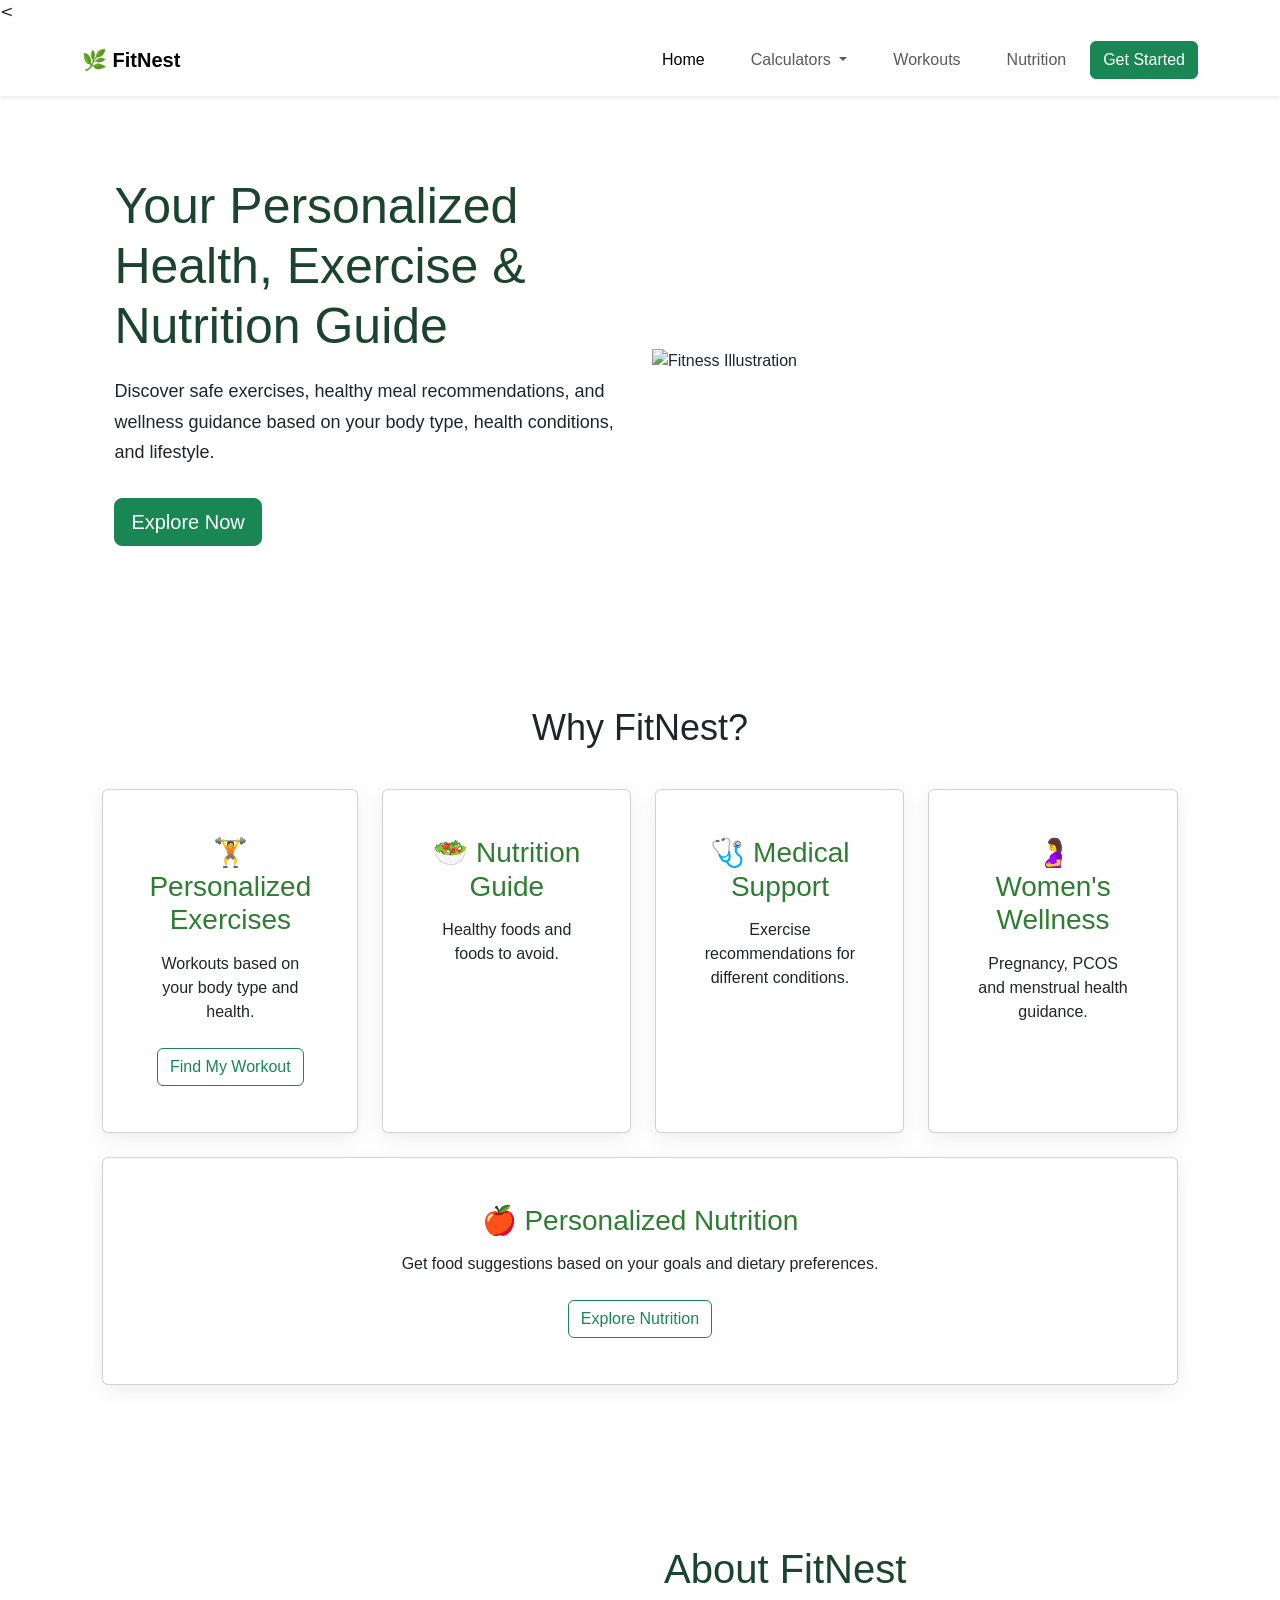
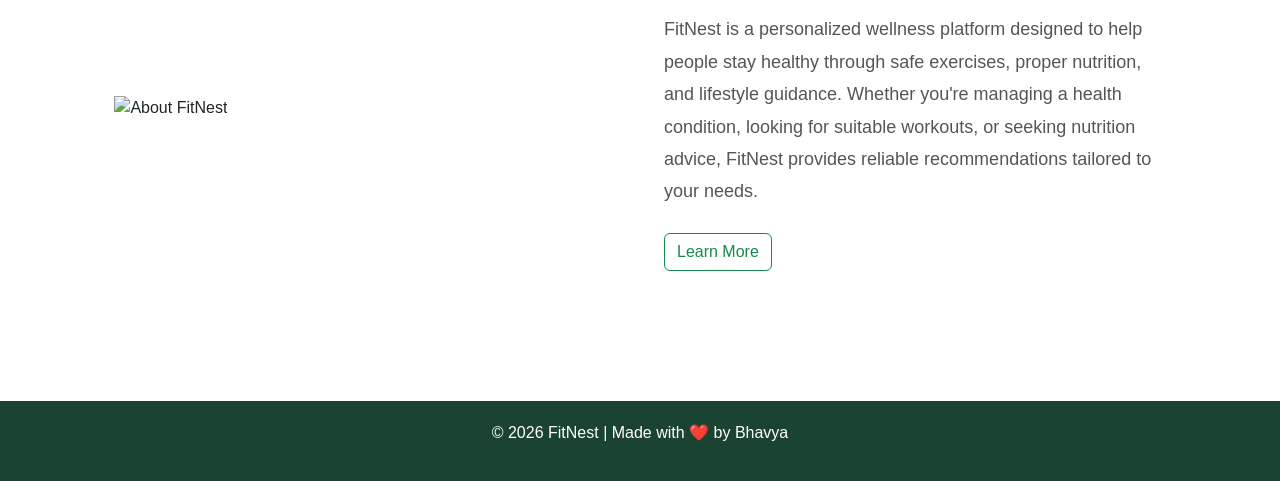
==== index.html @ 4b1033b1 "Improve personalized workout recommendations" ====
<!DOCTYPE html>
<html lang="en">
<head>
    <meta charset="UTF-8">
    <meta name="viewport" content="width=device-width, initial-scale=1.0">
    <title>FitNest</title>

    <link rel="stylesheet" href="css/style.css">
    <link href="https://cdn.jsdelivr.net/npm/bootstrap@5.3.8/dist/css/bootstrap.min.css" rel="stylesheet">
    <script src="https://cdn.jsdelivr.net/npm/bootstrap@5.3.8/dist/js/bootstrap.bundle.min.js"></script>
</head>
<body>

    <!-- Navbar -->
   <!-- Navbar -->
<<!-- Navbar -->
<nav class="navbar navbar-expand-lg bg-white shadow-sm py-3">

    <div class="container">

        <a class="navbar-brand logo fw-bold" href="index.html">
            🌿 FitNest
        </a>

        <button class="navbar-toggler"
                type="button"
                data-bs-toggle="collapse"
                data-bs-target="#navbarNav">

            <span class="navbar-toggler-icon"></span>

        </button>

        <div class="collapse navbar-collapse" id="navbarNav">

            <ul class="navbar-nav ms-auto me-3">

                <li class="nav-item">
                    <a class="nav-link active" href="index.html">
                        Home
                    </a>
                </li>

                <li class="nav-item dropdown">

                    <a class="nav-link dropdown-toggle"
                       href="#"
                       role="button"
                       data-bs-toggle="dropdown">

                        Calculators

                    </a>

                    <ul class="dropdown-menu">

                        <li>
                            <a class="dropdown-item" href="pages/bmi.html">
                                BMI Calculator
                            </a>
                        </li>

                        <li>
                            <a class="dropdown-item" href="pages/water.html">
                                Water Intake
                            </a>
                        </li>

                    </ul>

                </li>

                <li class="nav-item">
                    <a class="nav-link" href="pages/workout.html">
                        Workouts
                    </a>
                </li>

                <li class="nav-item">
                    <a class="nav-link" href="pages/nutrition.html">
                        Nutrition
                    </a>
                </li>

            </ul>

            <a href="pages/bmi.html" class="btn btn-success">
                Get Started
            </a>

        </div>

    </div>

</nav>

    <!-- Hero Section -->
    
       <section class="hero">
    <div class="container">
        <div class="row align-items-center">

            <!-- Hero Text -->
            <div class="col-12 col-lg-6 hero-content">
                <h1>Your Personalized Health, Exercise & Nutrition Guide</h1>

                <p>
                    Discover safe exercises, healthy meal recommendations,
                    and wellness guidance based on your body type,
                    health conditions, and lifestyle.
                </p>

                <a href="#" class="btn btn-success btn-lg">
                    Explore Now
                </a>
            </div>

            <!-- Hero Image -->
            <div class="col-12 col-lg-6 hero-image">
                <img src="images/hero.png"
                     class="img-fluid"
                     alt="Fitness Illustration">
            </div>

        </div>
    </div>
</section>
    

    <!-- Features -->

    <section class="features">

        <h2>Why FitNest?</h2>

       <div class="row g-4">

    <div class="col-12 col-md-6 col-xl">
        <div class="card h-100">
            <div class="card-body">
                <h3 class="card-title">🏋 Personalized Exercises</h3>
                <p class="card-text">Workouts based on your body type and health.</p>
                <a href="pages/workout.html"
   class="btn btn-outline-success mt-2">
    Find My Workout
</a>
            </div>
        </div>
    </div>

    <div class="col-12 col-md-6 col-xl">
        <div class="card h-100">
            <div class="card-body">
                <h3 class="card-title">🥗 Nutrition Guide</h3>
                <p class="card-text">Healthy foods and foods to avoid.</p>
            </div>
        </div>
    </div>

    <div class="col-12 col-md-6 col-xl">
        <div class="card h-100">
            <div class="card-body">
                <h3 class="card-title">🩺 Medical Support</h3>
                <p class="card-text">Exercise recommendations for different conditions.</p>
            </div>
        </div>
    </div>

    <div class="col-12 col-md-6 col-xl">
        <div class="card h-100">
            <div class="card-body">
                <h3 class="card-title">🤰 Women's Wellness</h3>
                <p class="card-text">Pregnancy, PCOS and menstrual health guidance.</p>
            </div>
        </div>
    </div>

    <div class="col-12 col-md-6 col-xl">
    <div class="card h-100">
        <div class="card-body">
            <h3 class="card-title">🍎 Personalized Nutrition</h3>
            <p class="card-text">
                Get food suggestions based on your goals and dietary preferences.
            </p>

<a href="pages/nutrition.html"
   class="btn btn-outline-success mt-2">
    Explore Nutrition
</a>
        </div>
    </div>
</div>

</div>

            
    </section>

    <!-- About Section -->

<section class="about">
    <div class="container">
        <div class="row align-items-center g-5">

            <div class="col-12 col-lg-6 about-image">
                <img src="images/about.png"
                     class="img-fluid"
                     alt="About FitNest">
            </div>

            <div class="col-12 col-lg-6 about-content">
                <h2>About FitNest</h2>

                <p>
                    FitNest is a personalized wellness platform designed to help people
                    stay healthy through safe exercises, proper nutrition, and lifestyle
                    guidance. Whether you're managing a health condition, looking for
                    suitable workouts, or seeking nutrition advice, FitNest provides
                    reliable recommendations tailored to your needs.
                </p>

                <a href="#" class="btn btn-outline-success">
                    Learn More
                </a>
            </div>

        </div>
    </div>
</section>

    <footer>

        <p>© 2026 FitNest | Made with ❤️ by Bhavya</p>

    </footer>

<script src="js/script.js"></script>

</body>
</html>
---- css/style.css ----
*{
    margin:0;
    padding:0;
    box-sizing:border-box;
    font-family:'Segoe UI',sans-serif;
}

body{
    background:#f8fafc;
    color:#333;
}

/* Navbar */

nav{
    display:flex;
    justify-content:space-between;
    align-items:center;
    padding:20px 8%;
    background:white;
    box-shadow:0 2px 10px rgba(0,0,0,0.08);
}

.logo{
    color:#2e7d32;
}

nav ul{
    display:flex;
    list-style:none;
    gap:30px;
}

nav ul li a{
    text-decoration:none;
    color:#333;
    font-weight:500;
}

button{
    background:#2e7d32;
    color:white;
    border:none;
    padding:12px 22px;
    border-radius:8px;
    cursor:pointer;
}

/* Hero */

.hero{
    display:flex;
    justify-content:space-between;
    align-items:center;
    padding:80px 8%;
    gap:50px;
}

.hero-content{
    flex:1;
}

.hero h1{
    font-size:50px;
    margin-bottom:20px;
    color:#1b4332;
}

.hero p{
    font-size:18px;
    line-height:1.7;
    margin-bottom:30px;
}

.hero-image{
    flex:1;
}

.hero-image img{
    width:100%;
}

/* Features */

.features{
    padding:80px 8%;
    text-align:center;
}

.features h2{
    margin-bottom:40px;
    font-size:36px;
}

.cards{
    display:grid;
    grid-template-columns:repeat(auto-fit,minmax(230px,1fr));
    gap:25px;
}

.card{
    background:white;
    padding:30px;
    border-radius:15px;
    box-shadow:0 5px 20px rgba(0,0,0,0.08);
    transition:.3s;
}

.card:hover{
    transform:translateY(-8px);
}

.card h3{
    margin-bottom:15px;
    color:#2e7d32;
}


/* About Section */

.about{
    display:flex;
    justify-content:space-between;
    align-items:center;
    gap:60px;
    padding:80px 8%;
    background:white;
}

.about-image{
    flex:1;
}

.about-image img{
    width:100%;
    max-width:500px;
}

.about-content{
    flex:1;
}

.about-content h2{
    font-size:40px;
    color:#1b4332;
    margin-bottom:20px;
}

.about-content p{
    font-size:18px;
    line-height:1.8;
    margin-bottom:25px;
    color:#555;
}
/* Footer */

footer{
    background:#1b4332;
    color:white;
    text-align:center;
    padding:20px;
    margin-top:50px;
}
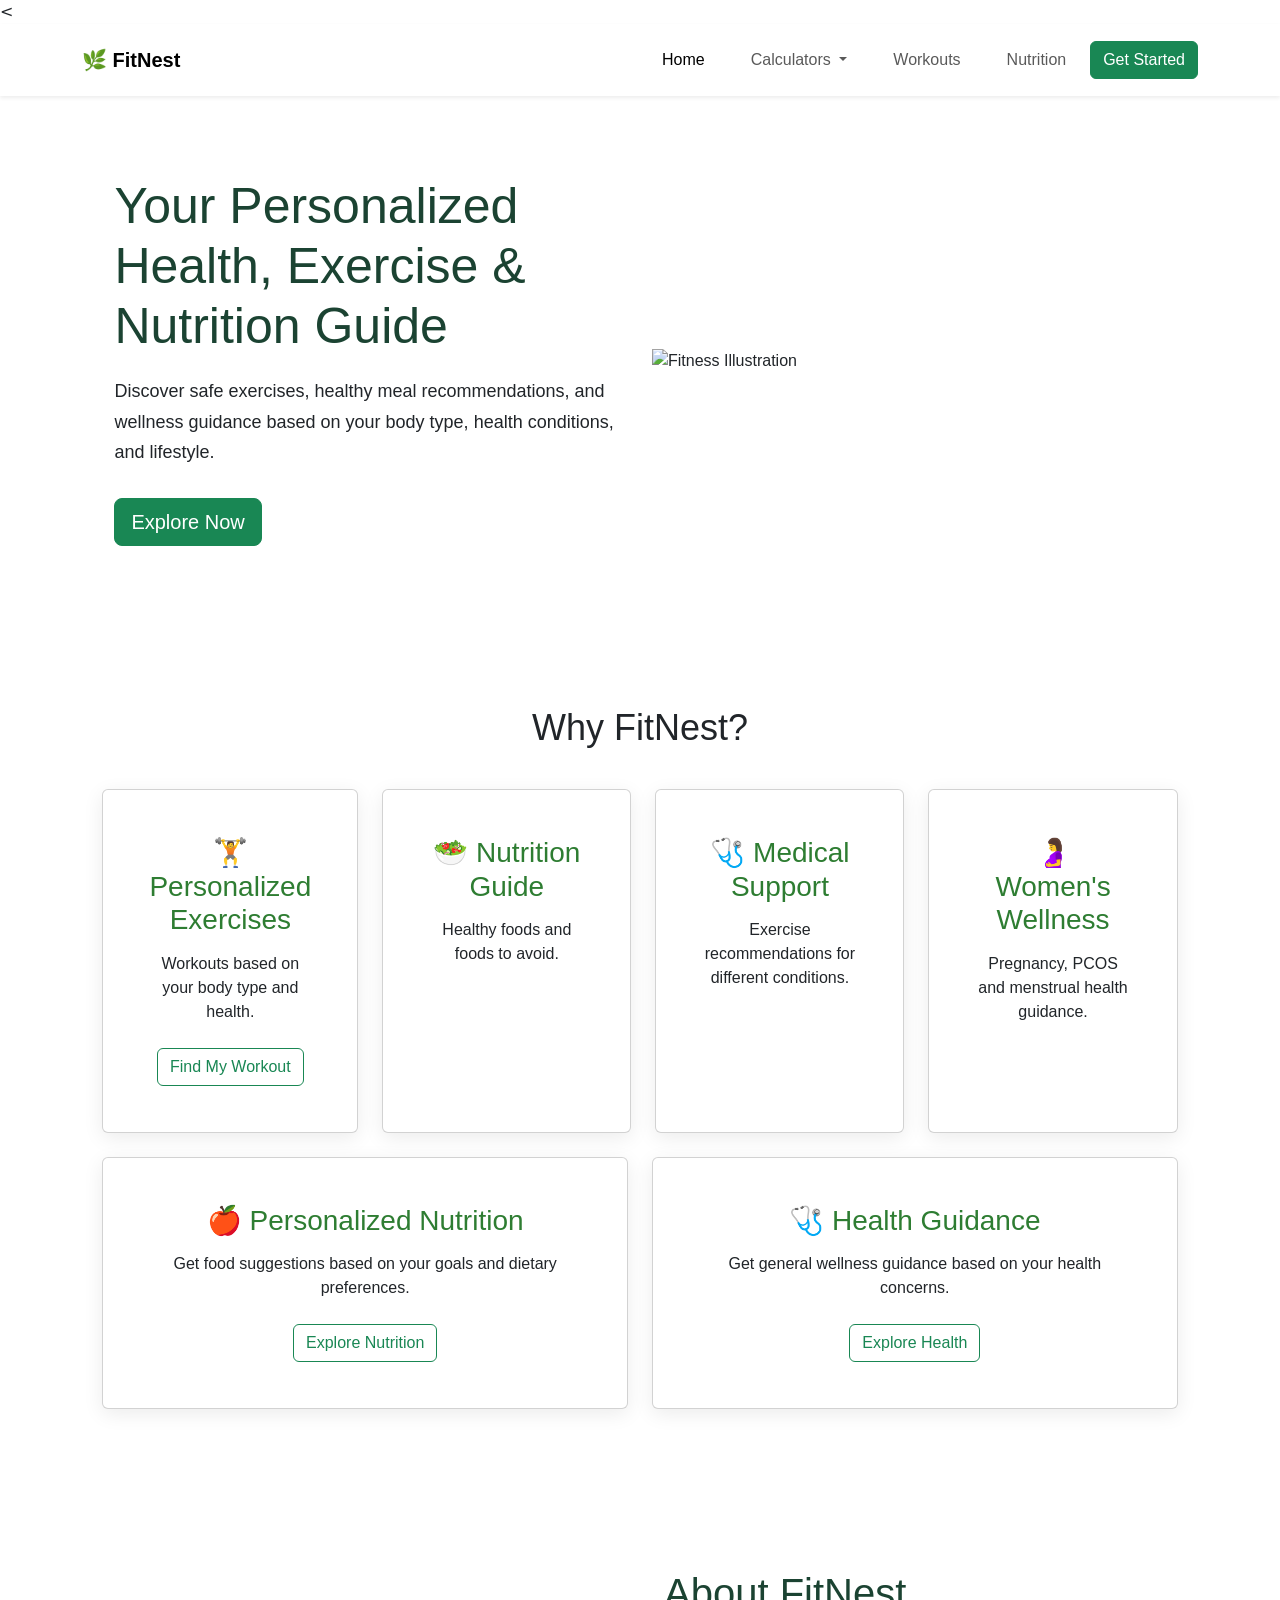
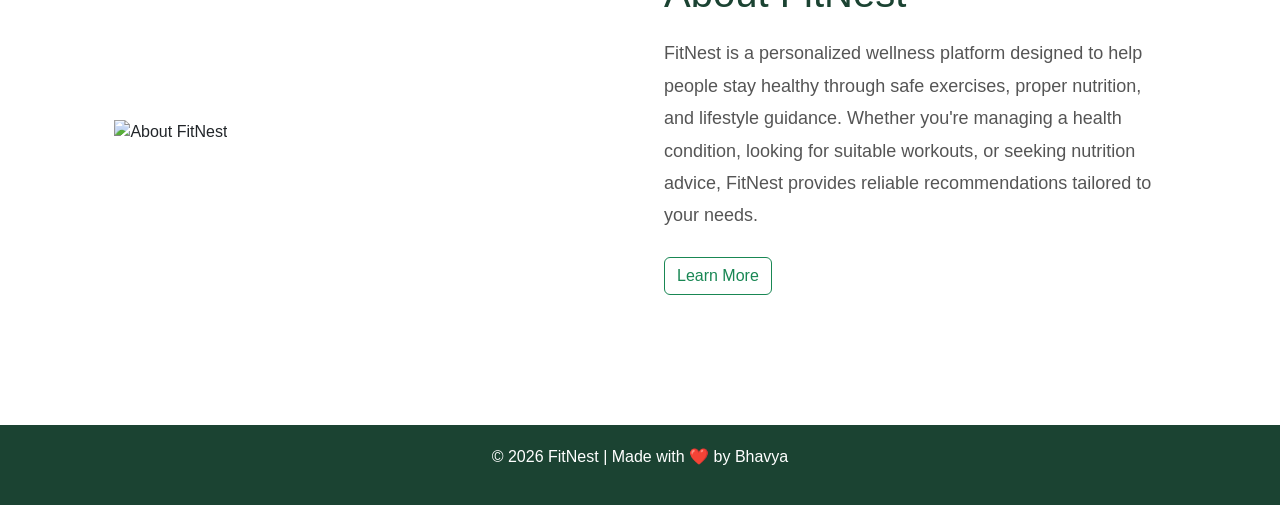
==== commit 7cf0c967: "Add health guidance feature" ====
--- a/index.html
+++ b/index.html
@@ -188,6 +188,29 @@
     Explore Nutrition
 </a>
         </div>
+    </div>
+</div>
+
+<div class="col-12 col-md-6 col-xl">
+    <div class="card h-100">
+
+        <div class="card-body">
+
+            <h3 class="card-title">
+                🩺 Health Guidance
+            </h3>
+
+            <p class="card-text">
+                Get general wellness guidance based on your health concerns.
+            </p>
+
+            <a href="pages/health.html"
+               class="btn btn-outline-success mt-2">
+                Explore Health
+            </a>
+
+        </div>
+
     </div>
 </div>
 
--- a/css/style.css
+++ b/css/style.css
@@ -160,4 +160,5 @@
     text-align:center;
     padding:20px;
     margin-top:50px;
-}+}
+
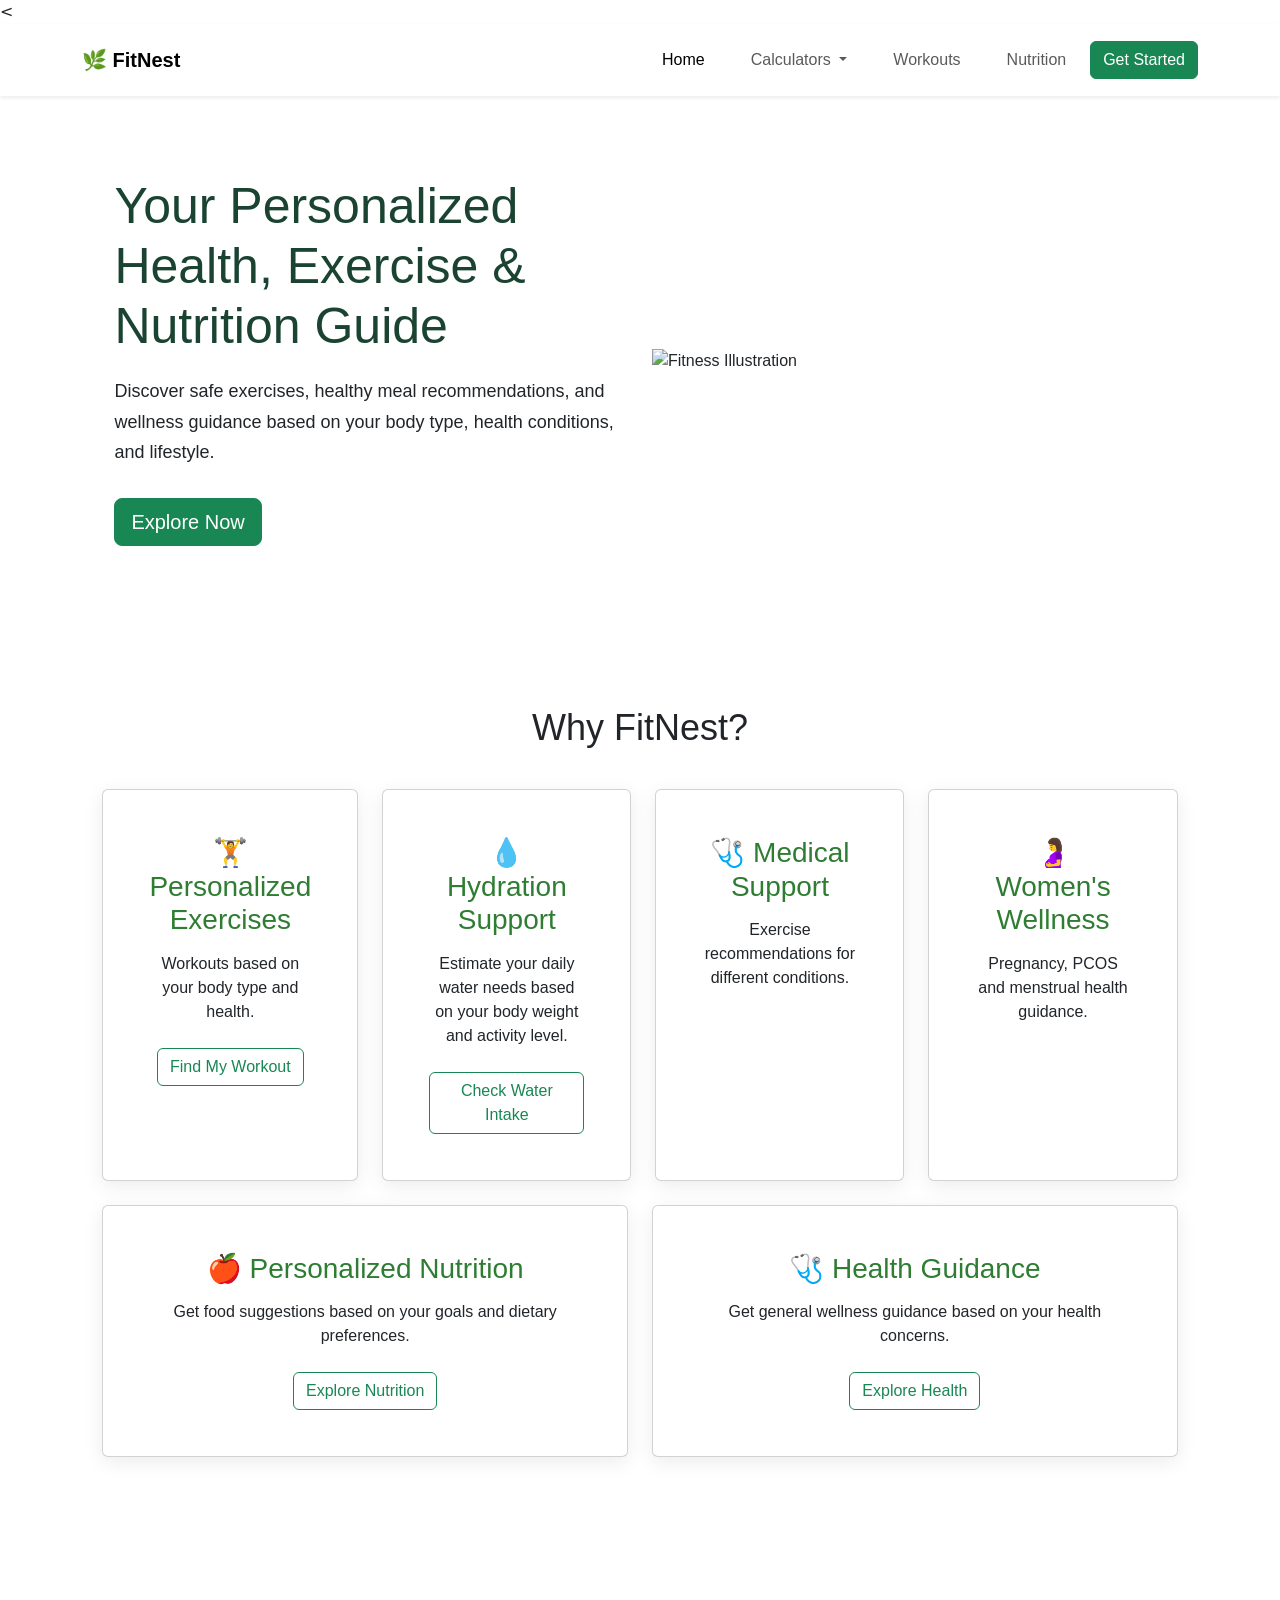
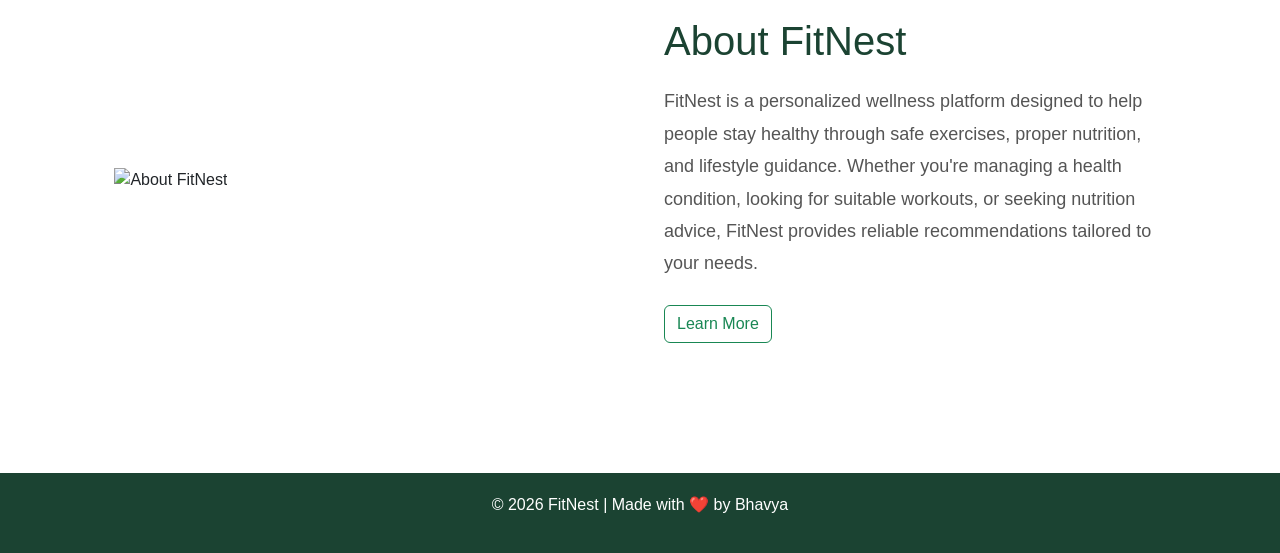
==== commit 56511a25: "Improve homepage feature cards" ====
--- a/index.html
+++ b/index.html
@@ -149,13 +149,27 @@
     </div>
 
     <div class="col-12 col-md-6 col-xl">
-        <div class="card h-100">
-            <div class="card-body">
-                <h3 class="card-title">🥗 Nutrition Guide</h3>
-                <p class="card-text">Healthy foods and foods to avoid.</p>
-            </div>
-        </div>
-    </div>
+    <div class="card h-100">
+
+        <div class="card-body">
+
+            <h3 class="card-title">
+                💧 Hydration Support
+            </h3>
+
+            <p class="card-text">
+                Estimate your daily water needs based on your body weight and activity level.
+            </p>
+
+            <a href="pages/water.html"
+               class="btn btn-outline-success mt-2">
+                Check Water Intake
+            </a>
+
+        </div>
+
+    </div>
+</div>
 
     <div class="col-12 col-md-6 col-xl">
         <div class="card h-100">
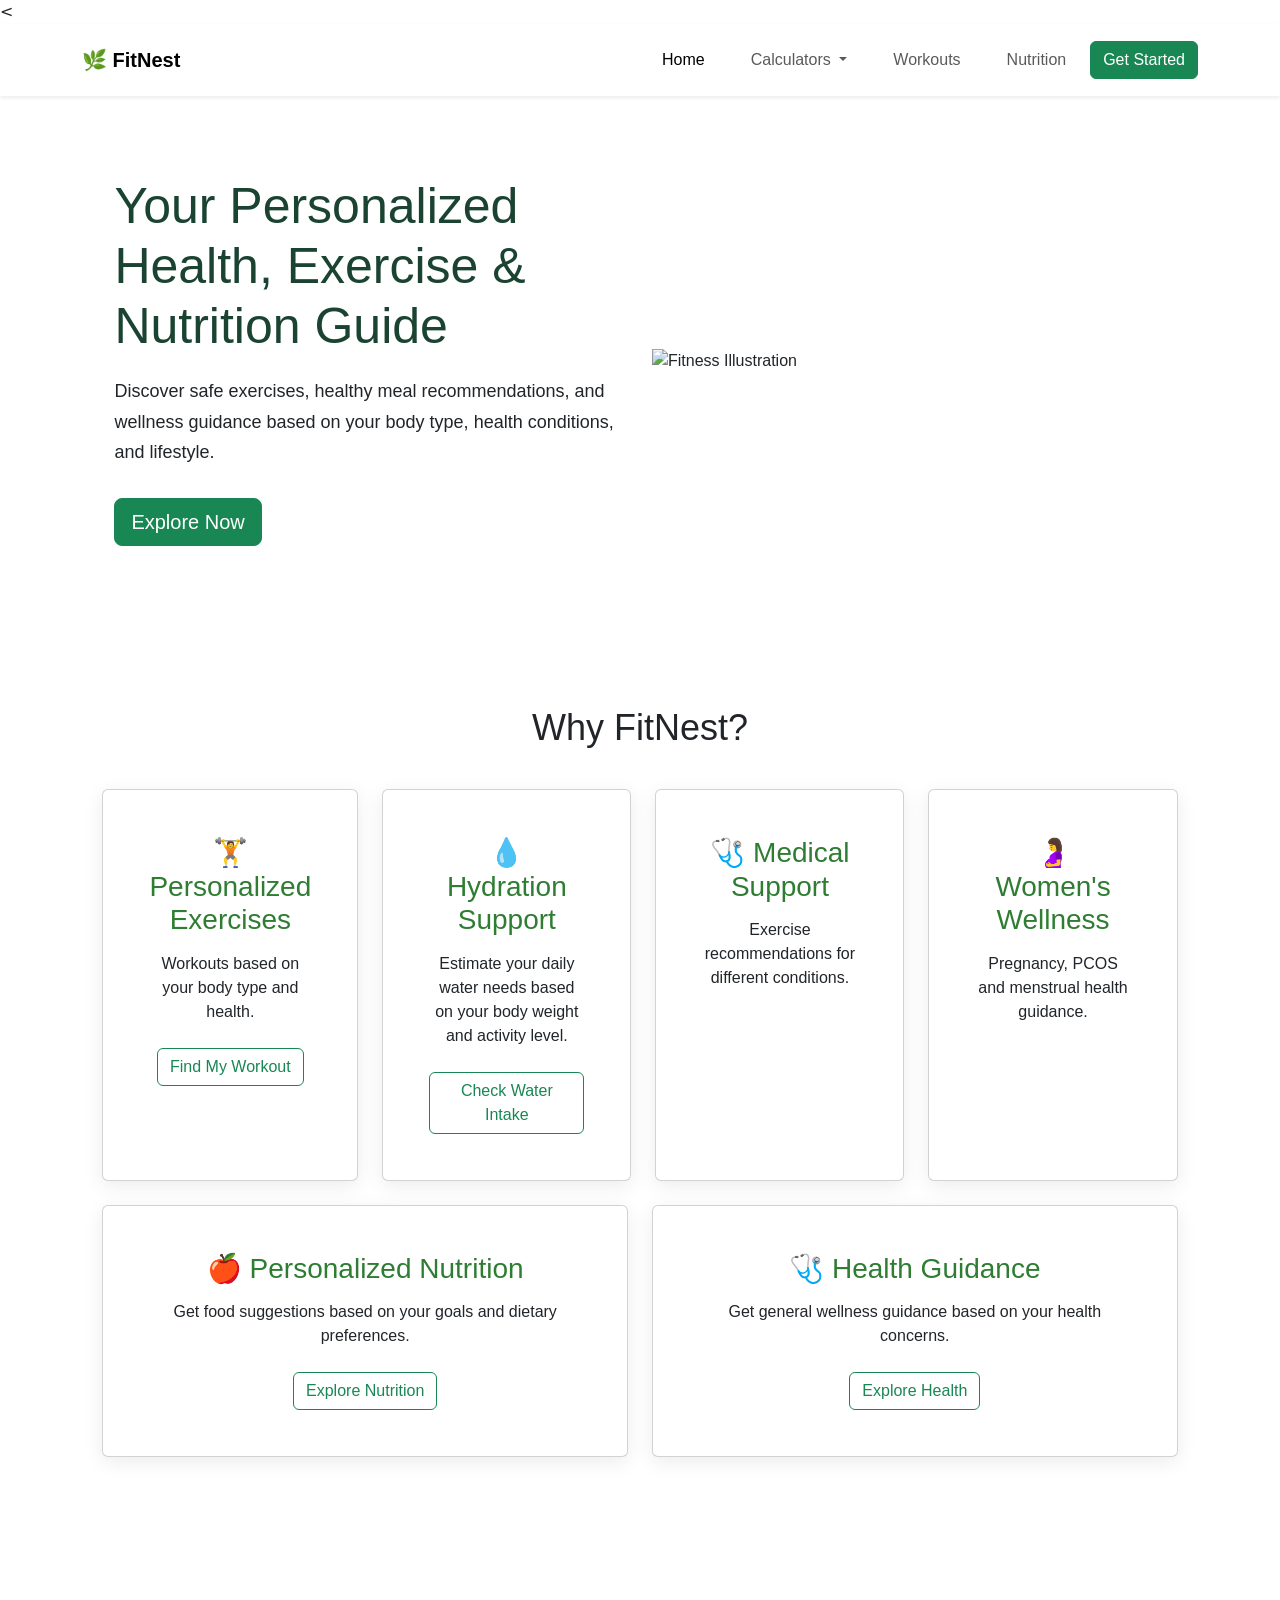
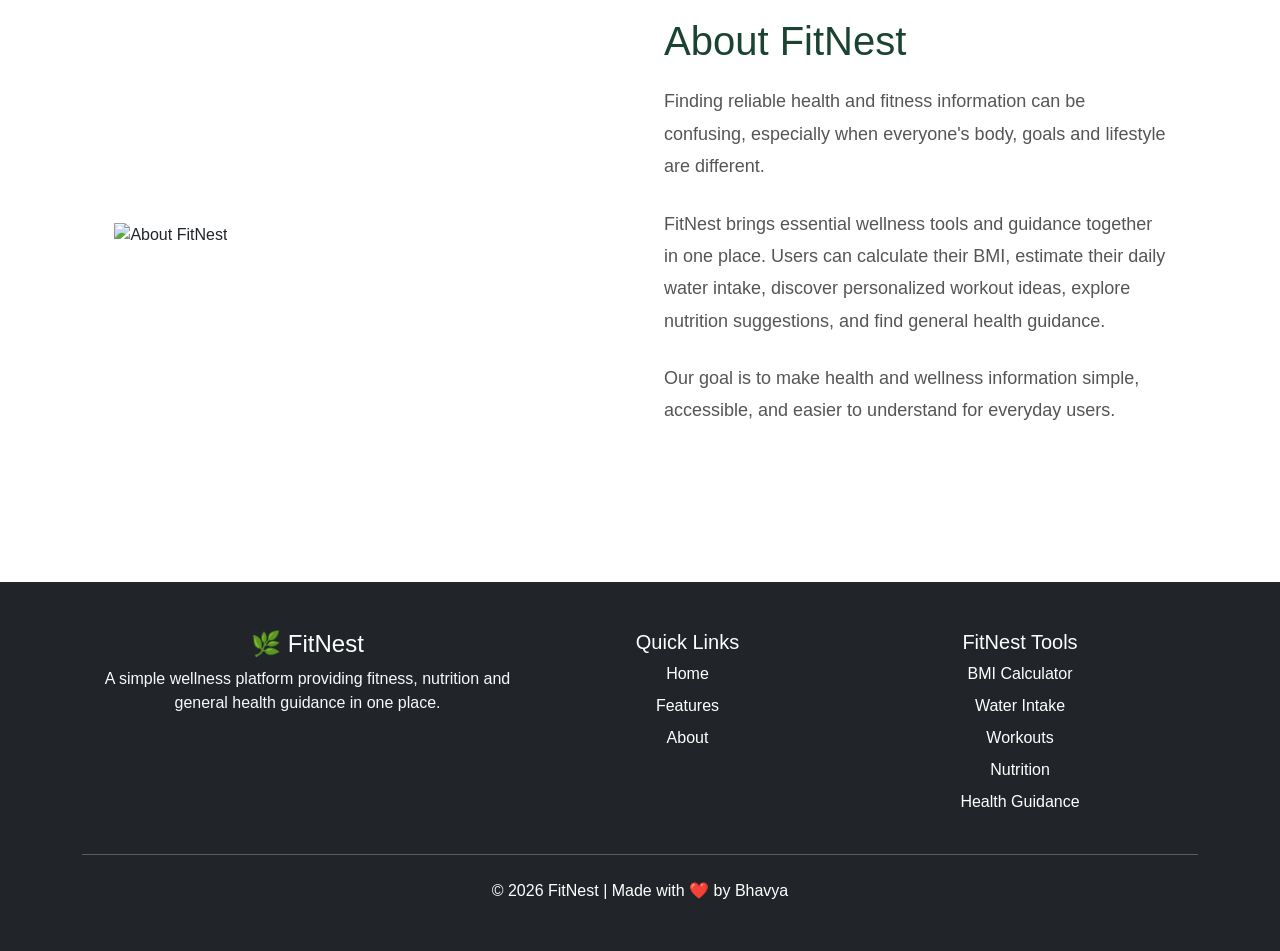
==== commit 54e7d4f4: "Improve homepage content and footer" ====
--- a/index.html
+++ b/index.html
@@ -110,8 +110,8 @@
                     health conditions, and lifestyle.
                 </p>
 
-                <a href="#" class="btn btn-success btn-lg">
-                    Explore Now
+                <a href="#features" class="btn btn-success btn-lg">
+                 Explore Now
                 </a>
             </div>
 
@@ -129,7 +129,7 @@
 
     <!-- Features -->
 
-    <section class="features">
+    <section class="features" id="features">
 
         <h2>Why FitNest?</h2>
 
@@ -235,41 +235,173 @@
 
     <!-- About Section -->
 
-<section class="about">
+<!-- About Section -->
+<section class="about" id="about">
+
     <div class="container">
+
         <div class="row align-items-center g-5">
 
+            <!-- About Image -->
             <div class="col-12 col-lg-6 about-image">
+
                 <img src="images/about.png"
                      class="img-fluid"
                      alt="About FitNest">
-            </div>
-
+
+            </div>
+
+
+            <!-- About Content -->
             <div class="col-12 col-lg-6 about-content">
+
                 <h2>About FitNest</h2>
 
                 <p>
-                    FitNest is a personalized wellness platform designed to help people
-                    stay healthy through safe exercises, proper nutrition, and lifestyle
-                    guidance. Whether you're managing a health condition, looking for
-                    suitable workouts, or seeking nutrition advice, FitNest provides
-                    reliable recommendations tailored to your needs.
+                    Finding reliable health and fitness information can be
+                    confusing, especially when everyone's body, goals and
+                    lifestyle are different.
                 </p>
 
-                <a href="#" class="btn btn-outline-success">
-                    Learn More
-                </a>
-            </div>
-
-        </div>
-    </div>
+                <p>
+                    FitNest brings essential wellness tools and guidance
+                    together in one place. Users can calculate their BMI,
+                    estimate their daily water intake, discover personalized
+                    workout ideas, explore nutrition suggestions, and find
+                    general health guidance.
+                </p>
+
+                <p>
+                    Our goal is to make health and wellness information
+                    simple, accessible, and easier to understand for
+                    everyday users.
+                </p>
+
+            </div>
+
+        </div>
+
+    </div>
+
 </section>
 
-    <footer>
-
-        <p>© 2026 FitNest | Made with ❤️ by Bhavya</p>
-
-    </footer>
+    <!-- Footer -->
+<footer class="bg-dark text-white py-5">
+
+    <div class="container">
+
+        <div class="row g-4">
+
+            <!-- About FitNest -->
+            <div class="col-12 col-md-6 col-lg-5">
+
+                <h4>🌿 FitNest</h4>
+
+                <p class="text-light">
+                    A simple wellness platform providing fitness,
+                    nutrition and general health guidance in one place.
+                </p>
+
+            </div>
+
+
+            <!-- Quick Links -->
+            <div class="col-6 col-md-3 col-lg-3">
+
+                <h5>Quick Links</h5>
+
+                <ul class="list-unstyled">
+
+                    <li class="mb-2">
+                        <a href="index.html"
+                           class="text-white text-decoration-none">
+                            Home
+                        </a>
+                    </li>
+
+                    <li class="mb-2">
+                        <a href="#features"
+                           class="text-white text-decoration-none">
+                            Features
+                        </a>
+                    </li>
+
+                    <li class="mb-2">
+                        <a href="#about"
+                           class="text-white text-decoration-none">
+                            About
+                        </a>
+                    </li>
+
+                </ul>
+
+            </div>
+
+
+            <!-- Tools -->
+            <div class="col-6 col-md-3 col-lg-4">
+
+                <h5>FitNest Tools</h5>
+
+                <ul class="list-unstyled">
+
+                    <li class="mb-2">
+                        <a href="pages/bmi.html"
+                           class="text-white text-decoration-none">
+                            BMI Calculator
+                        </a>
+                    </li>
+
+                    <li class="mb-2">
+                        <a href="pages/water.html"
+                           class="text-white text-decoration-none">
+                            Water Intake
+                        </a>
+                    </li>
+
+                    <li class="mb-2">
+                        <a href="pages/workout.html"
+                           class="text-white text-decoration-none">
+                            Workouts
+                        </a>
+                    </li>
+
+                    <li class="mb-2">
+                        <a href="pages/nutrition.html"
+                           class="text-white text-decoration-none">
+                            Nutrition
+                        </a>
+                    </li>
+
+                    <li class="mb-2">
+                        <a href="pages/health.html"
+                           class="text-white text-decoration-none">
+                            Health Guidance
+                        </a>
+                    </li>
+
+                </ul>
+
+            </div>
+
+        </div>
+
+
+        <hr class="my-4">
+
+
+        <!-- Copyright -->
+        <div class="text-center">
+
+            <p class="mb-0">
+                © 2026 FitNest | Made with ❤️ by Bhavya
+            </p>
+
+        </div>
+
+    </div>
+
+</footer>
 
 <script src="js/script.js"></script>
 
--- a/css/style.css
+++ b/css/style.css
@@ -161,4 +161,6 @@
     padding:20px;
     margin-top:50px;
 }
-
+html {
+    scroll-behavior: smooth;
+}
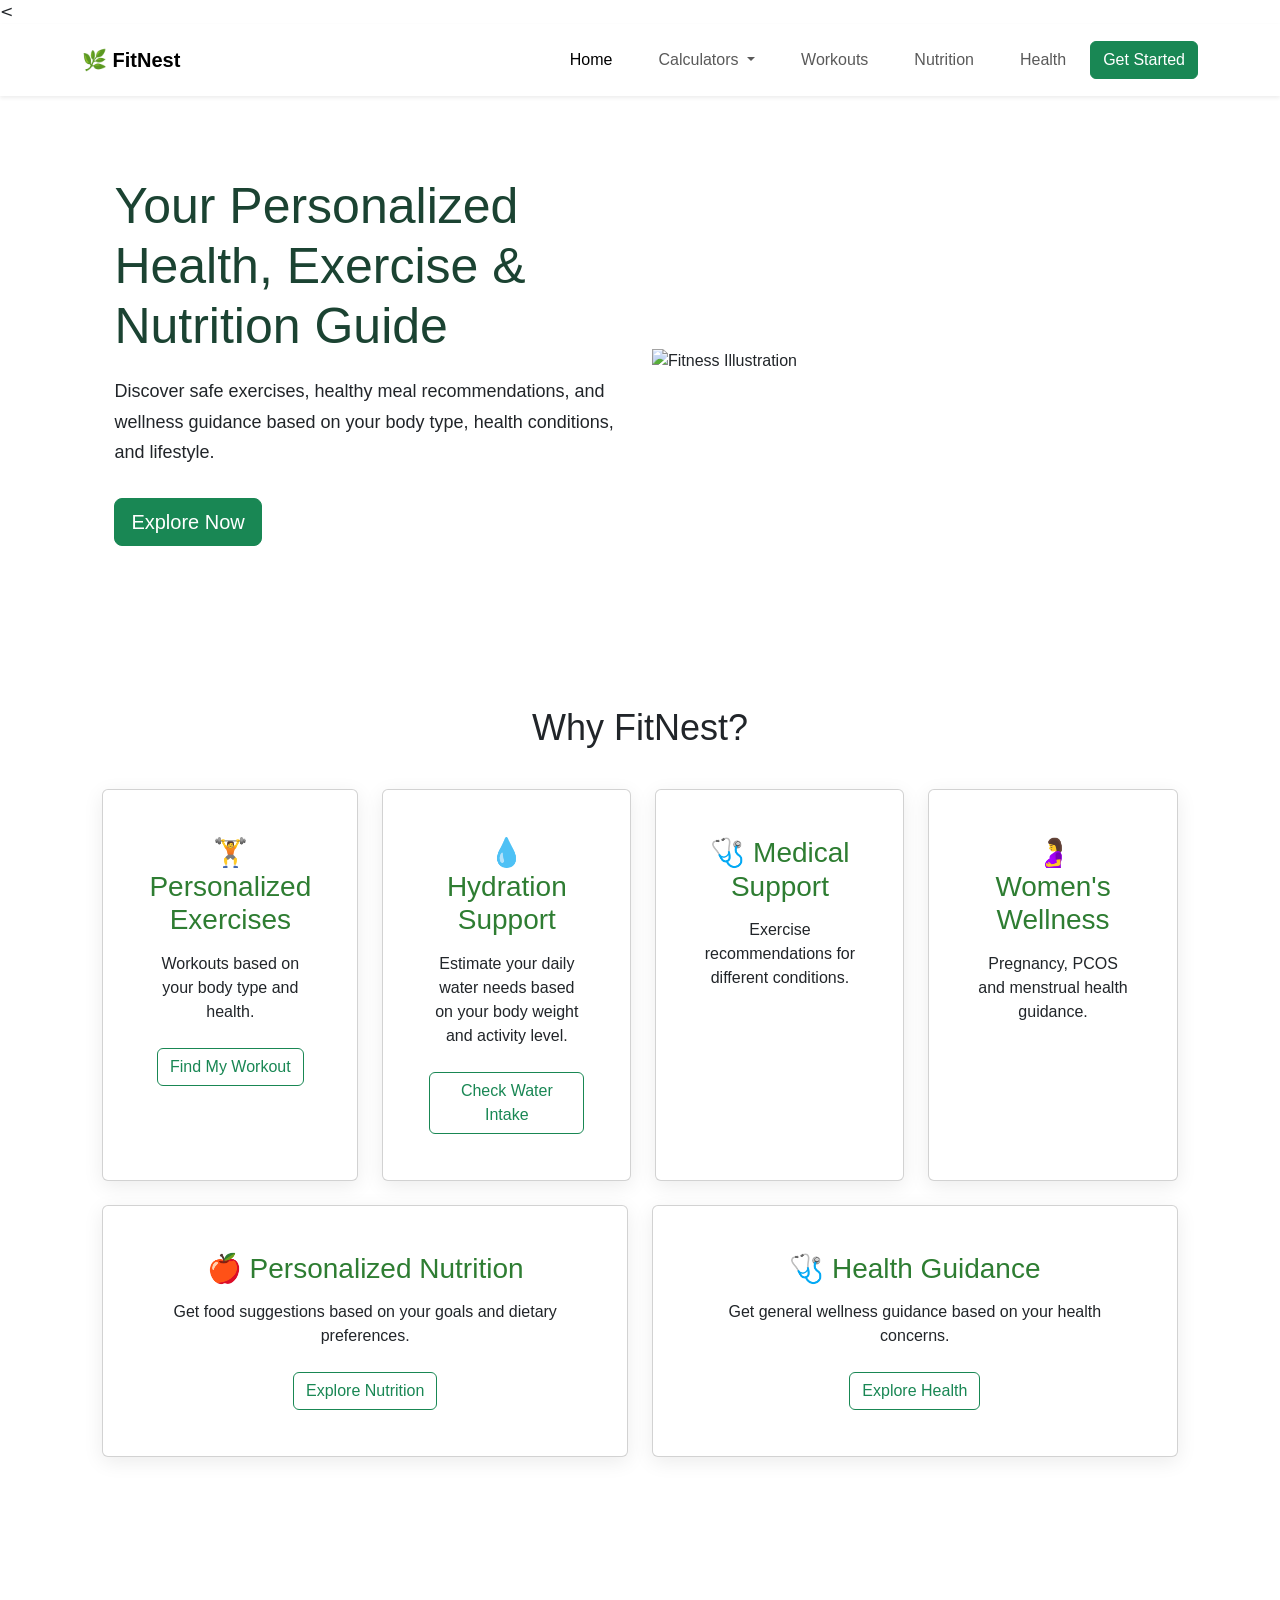
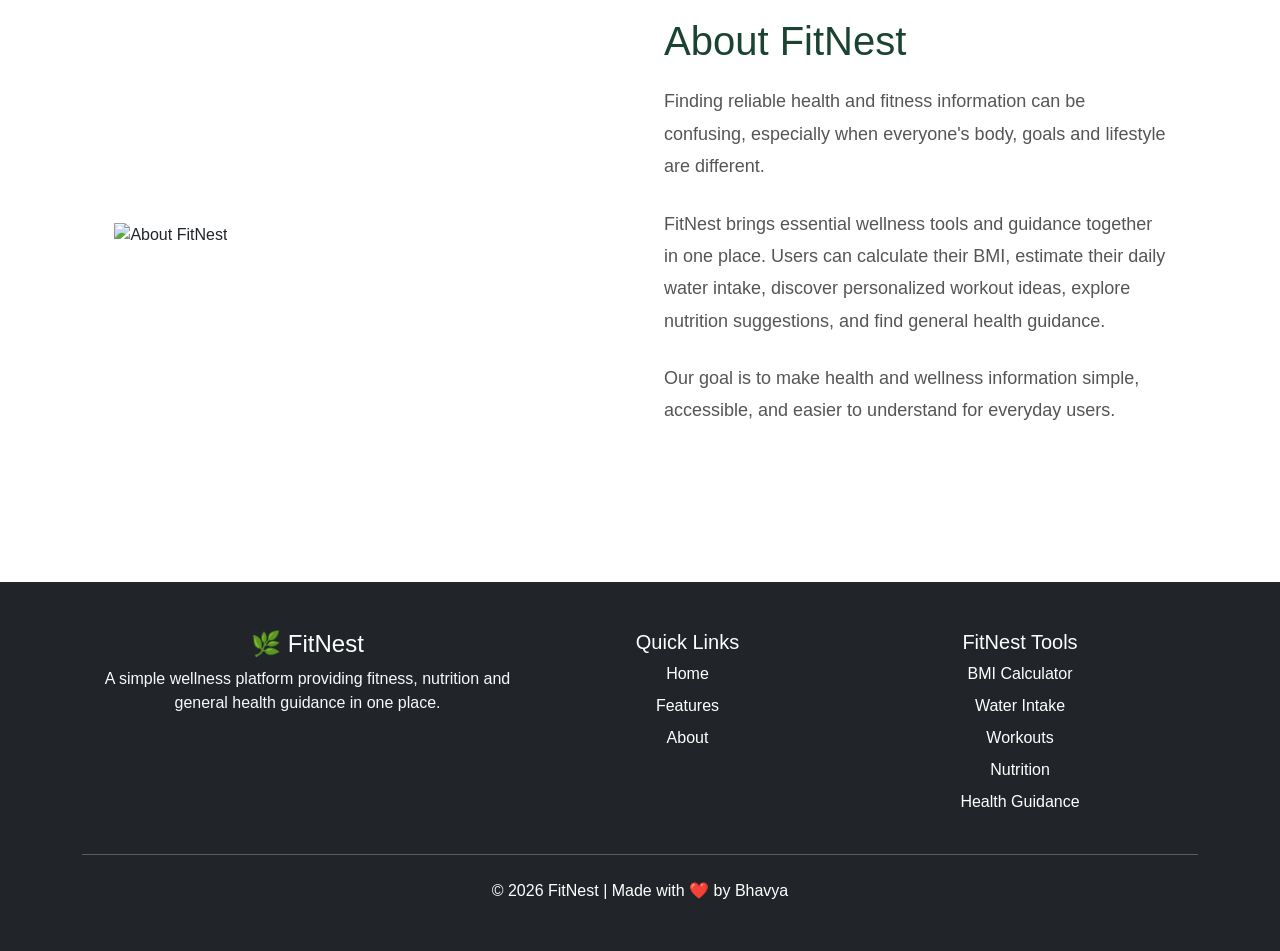
==== commit 056af2e1: "Add health navigation" ====
--- a/index.html
+++ b/index.html
@@ -81,6 +81,11 @@
                         Nutrition
                     </a>
                 </li>
+                <li class="nav-item">
+    <a class="nav-link" href="health.html">
+        Health
+    </a>
+</li>
 
             </ul>
 
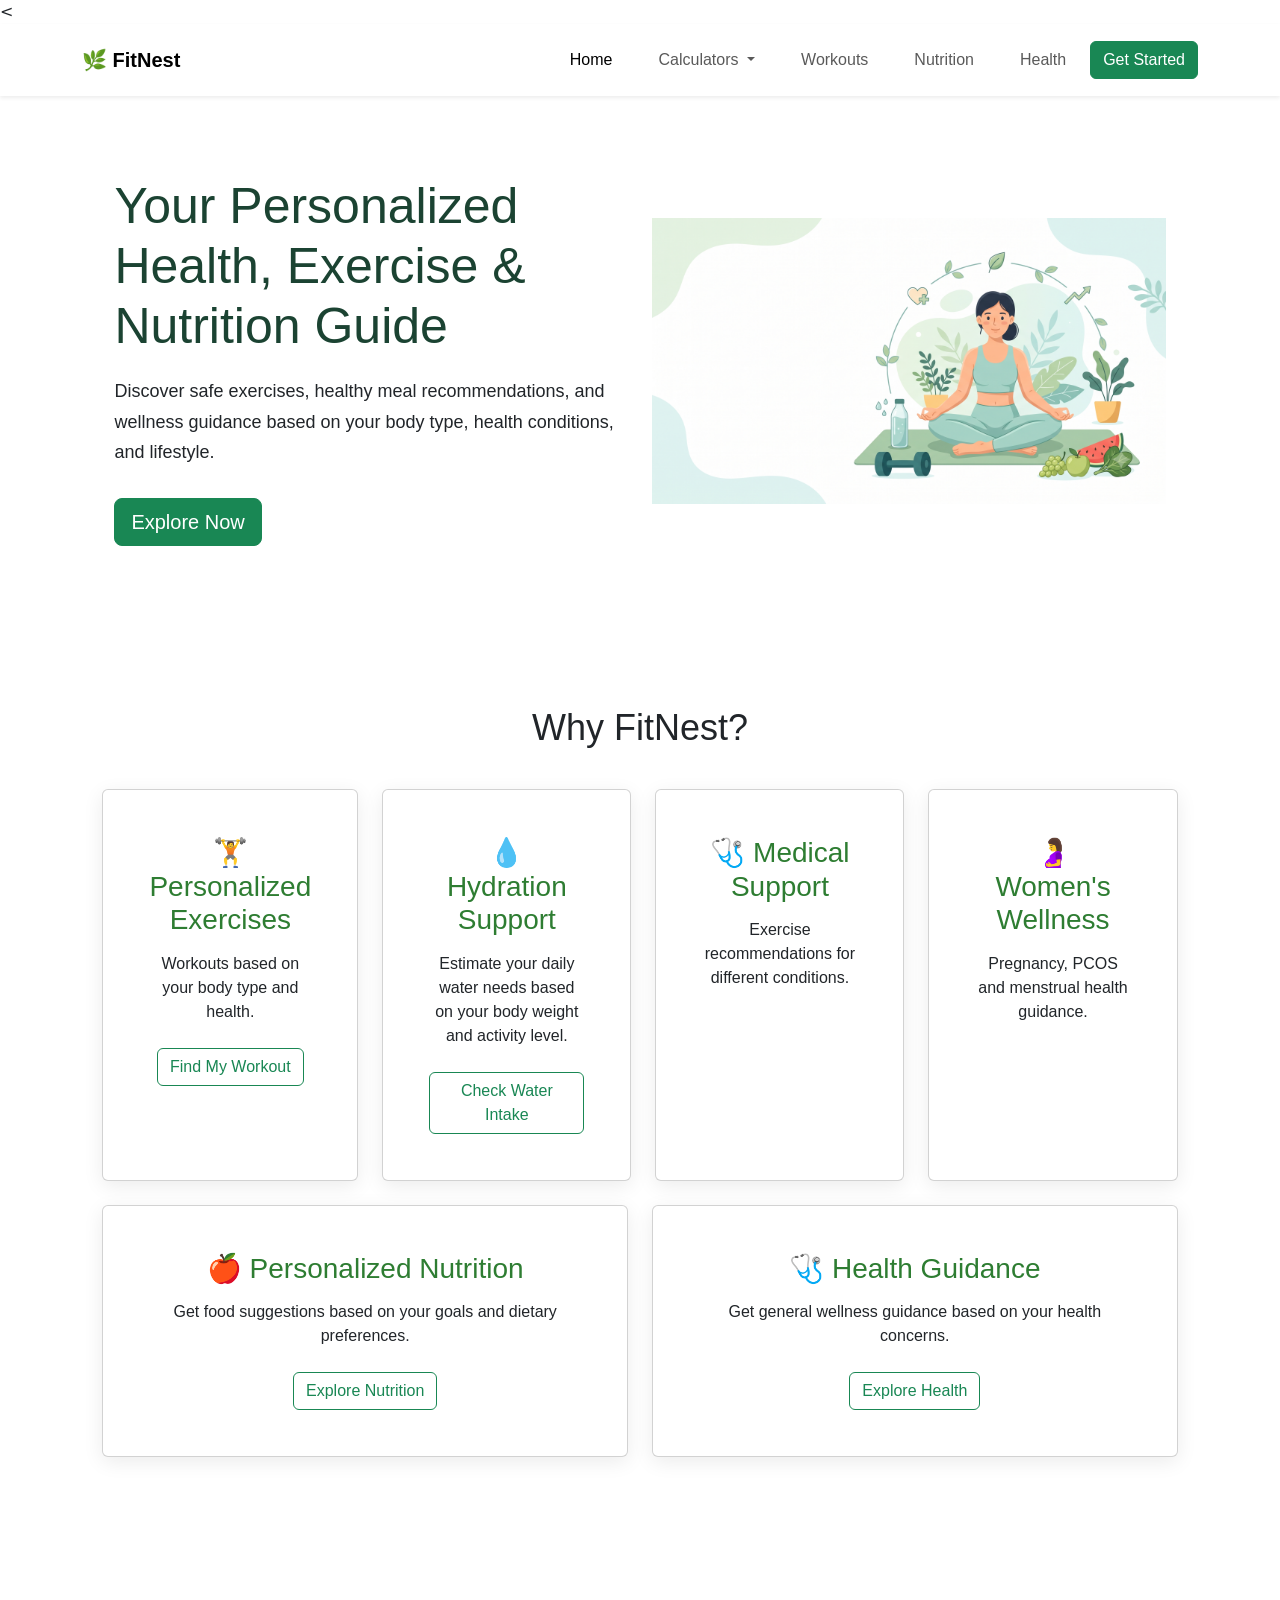
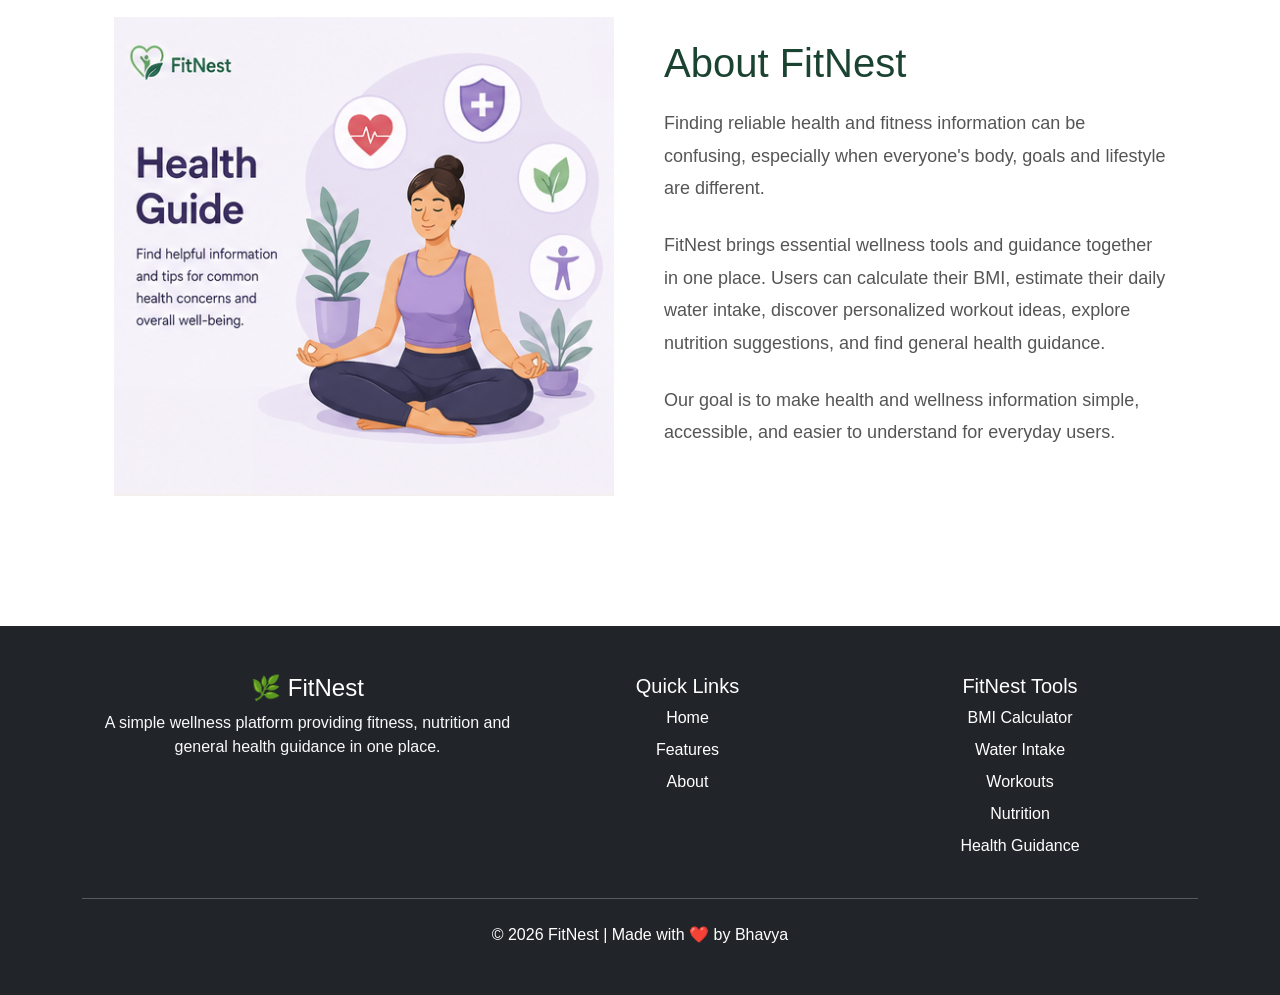
==== commit 023fa741: "Add homepage hero image" ====
--- a/index.html
+++ b/index.html
@@ -82,7 +82,7 @@
                     </a>
                 </li>
                 <li class="nav-item">
-    <a class="nav-link" href="health.html">
+    <a class="nav-link" href="pages/health.html">
         Health
     </a>
 </li>
@@ -123,8 +123,8 @@
             <!-- Hero Image -->
             <div class="col-12 col-lg-6 hero-image">
                 <img src="images/hero.png"
-                     class="img-fluid"
-                     alt="Fitness Illustration">
+     class="img-fluid"
+     alt="FitNest wellness illustration">
             </div>
 
         </div>
@@ -250,9 +250,9 @@
             <!-- About Image -->
             <div class="col-12 col-lg-6 about-image">
 
-                <img src="images/about.png"
-                     class="img-fluid"
-                     alt="About FitNest">
+                <img src="images/health.png"
+     class="img-fluid"
+     alt="FitNest health and wellness">
 
             </div>
 
--- a/css/style.css
+++ b/css/style.css
@@ -164,3 +164,8 @@
 html {
     scroll-behavior: smooth;
 }
+.page-image {
+    max-width: 600px;
+    width: 100%;
+    height: auto;
+}
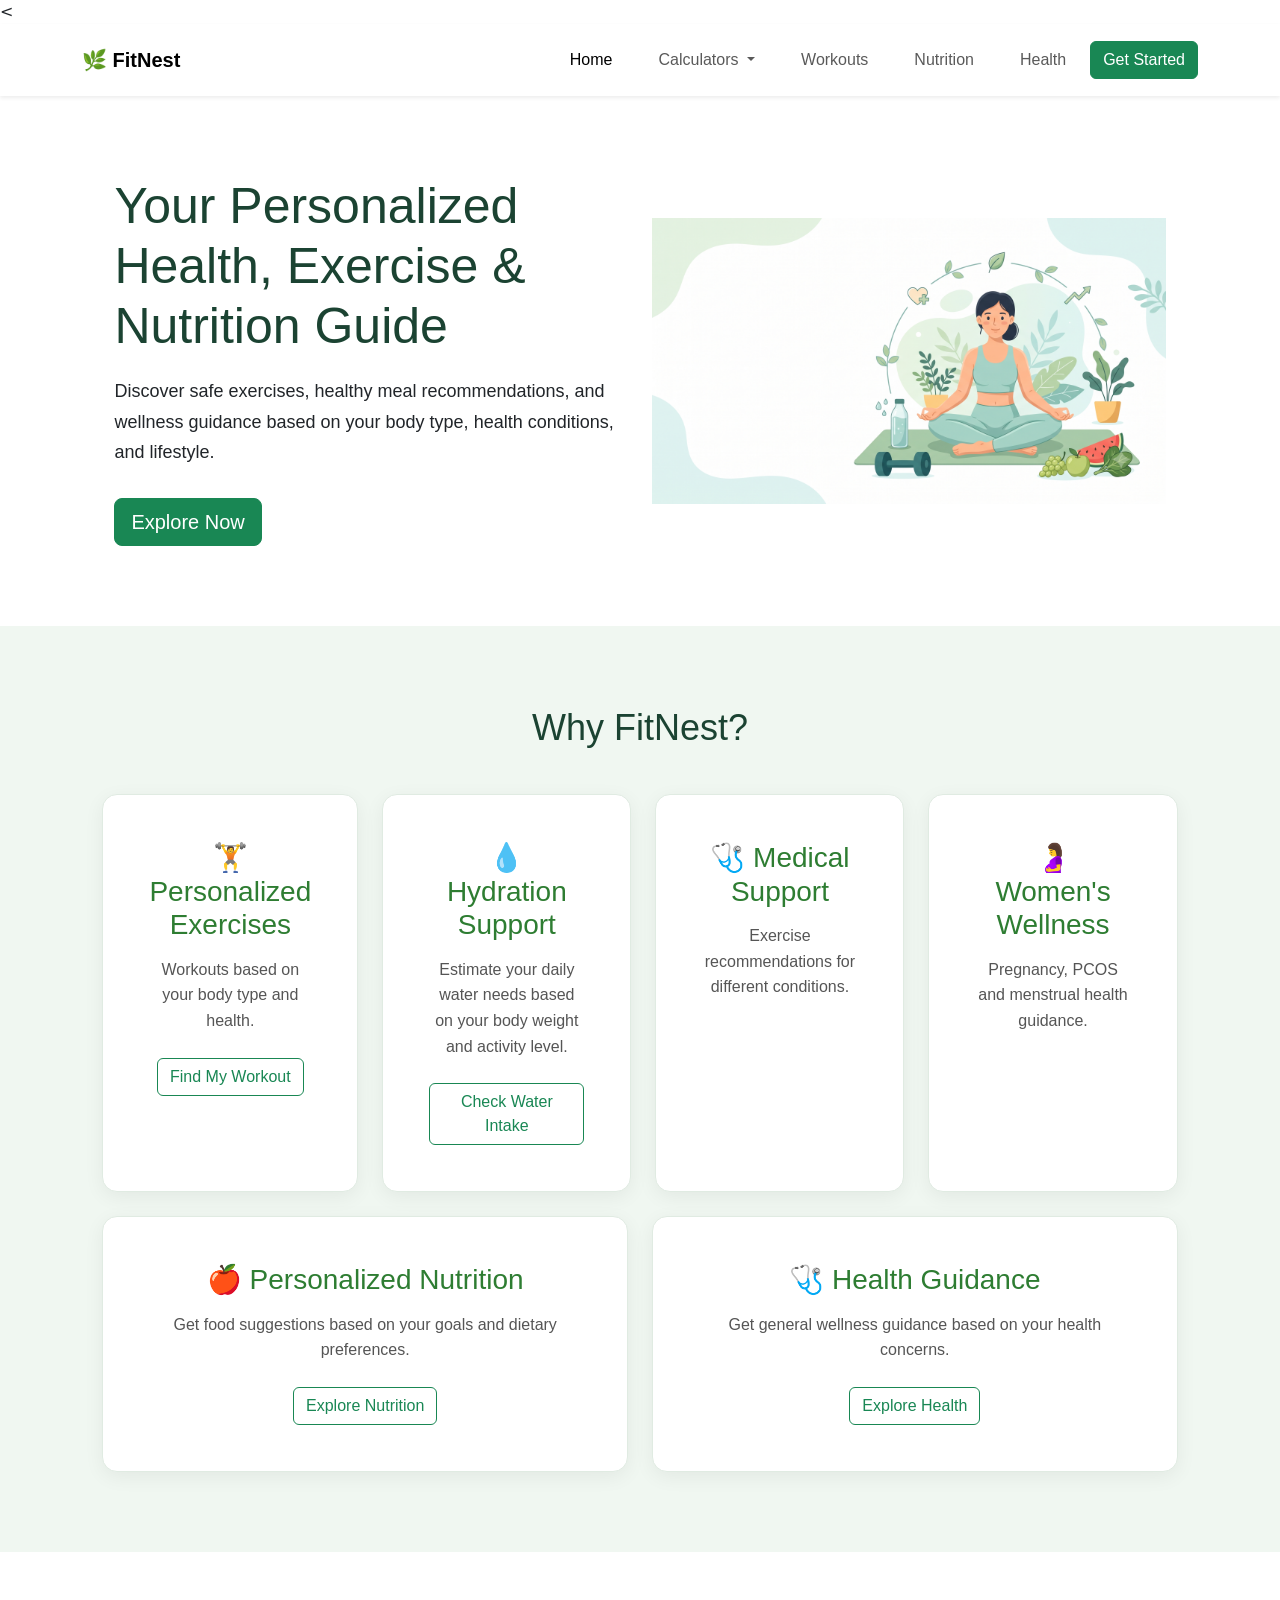
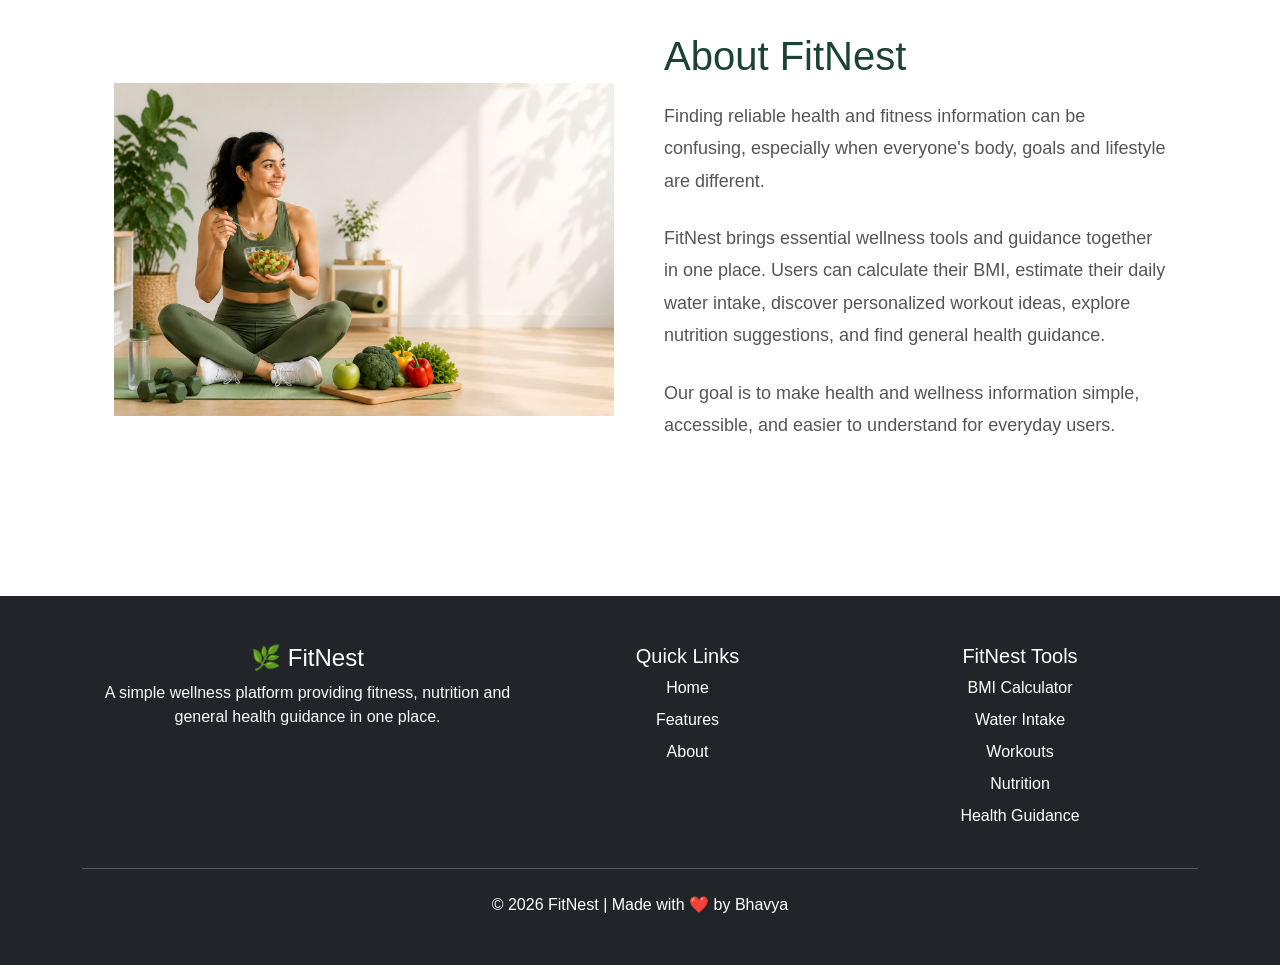
==== commit 4acf1f98: "Successfully put all the images" ====
--- a/index.html
+++ b/index.html
@@ -250,7 +250,7 @@
             <!-- About Image -->
             <div class="col-12 col-lg-6 about-image">
 
-                <img src="images/health.png"
+                <img src="images/about.png"
      class="img-fluid"
      alt="FitNest health and wellness">
 
--- a/css/style.css
+++ b/css/style.css
@@ -82,39 +82,54 @@
 
 /* Features */
 
-.features{
-    padding:80px 8%;
-    text-align:center;
+/* =================================
+   Features Section
+================================= */
+
+.features {
+    padding: 80px 8%;
+    text-align: center;
+    background: #f0f7f1;
 }
 
-.features h2{
-    margin-bottom:40px;
-    font-size:36px;
+.features h2 {
+    margin-bottom: 45px;
+    font-size: 36px;
+    color: #1b4332;
 }
 
-.cards{
-    display:grid;
-    grid-template-columns:repeat(auto-fit,minmax(230px,1fr));
-    gap:25px;
+.cards {
+    display: grid;
+    grid-template-columns: repeat(auto-fit, minmax(230px, 1fr));
+    gap: 25px;
 }
 
-.card{
-    background:white;
-    padding:30px;
-    border-radius:15px;
-    box-shadow:0 5px 20px rgba(0,0,0,0.08);
-    transition:.3s;
+
+/* Feature Cards */
+
+.features .card {
+    background: #ffffff;
+    padding: 30px;
+    border-radius: 15px;
+    border: 1px solid #e0ebe2;
+    box-shadow: 0 5px 20px rgba(0, 0, 0, 0.06);
+    transition: all 0.3s ease;
 }
 
-.card:hover{
-    transform:translateY(-8px);
+.features .card:hover {
+    transform: translateY(-8px);
+    box-shadow: 0 10px 25px rgba(46, 125, 50, 0.12);
 }
 
-.card h3{
-    margin-bottom:15px;
-    color:#2e7d32;
+.features .card h3 {
+    margin-bottom: 15px;
+    color: #2e7d32;
 }
 
+.features .card p {
+    color: #555;
+    line-height: 1.6;
+}
 
 /* About Section */
 
